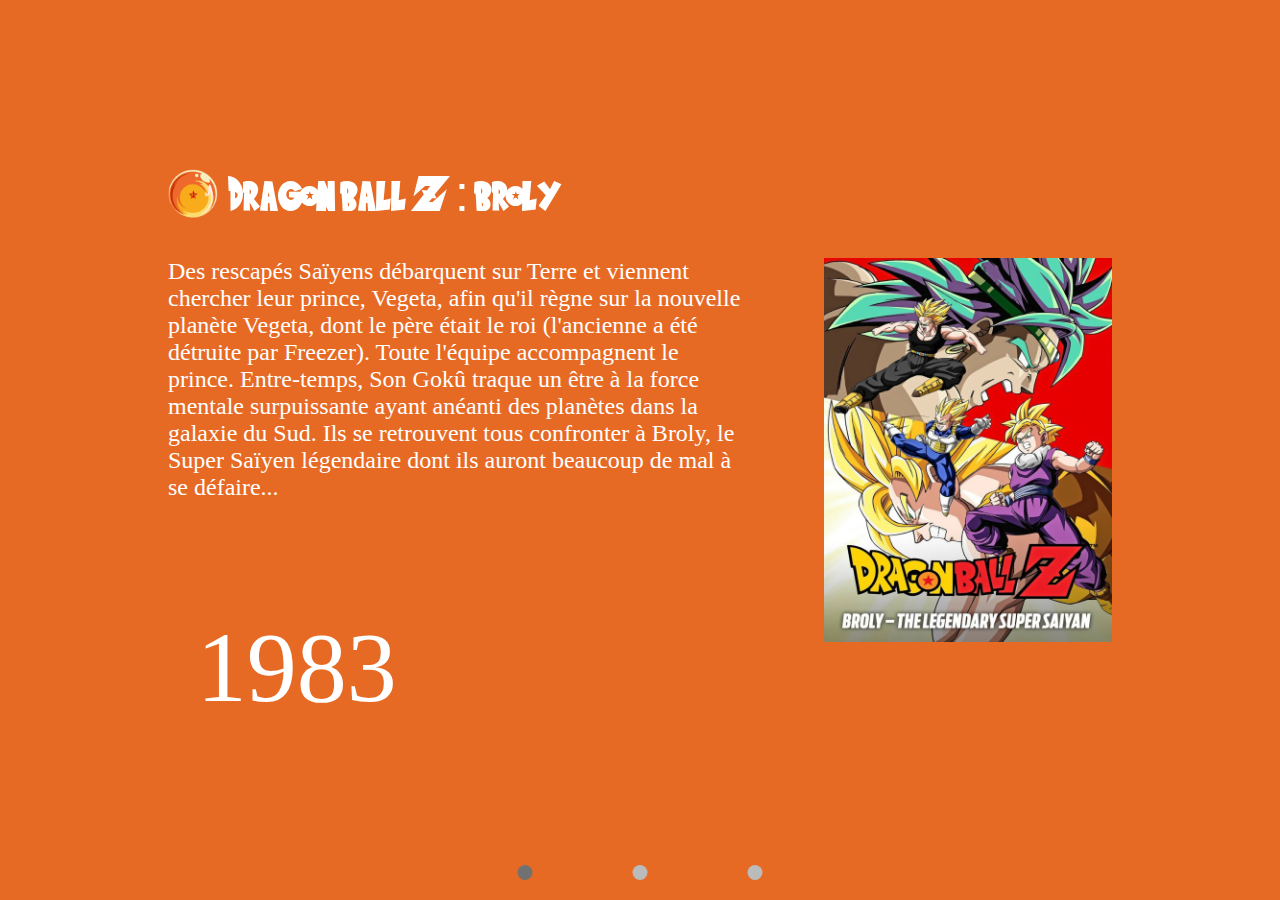
==== index.html @ 68517f82 "Initial commit" ====
<!DOCTYPE html>
<html lang="fr">
<head>
    <meta charset="UTF-8">
    <meta name="viewport" content="width=device-width, initial-scale=1.0">
    <title>Carrousel de Films</title>
    <link rel="stylesheet" href="style.css">
</head>
<body>
    <div class="container">
        <ul class="slider">
            <li class="slide active">
                <div class="left">
                    <div class="title-header">
                        <img src="images/1.png" class="pane-index" alt="first" />
                        <span class="title">Dragon ball Z : broly</span>
                    </div>
                    <p class="resume">
                        Des rescapés Saïyens débarquent sur Terre et viennent chercher leur prince, Vegeta, afin qu'il règne sur la nouvelle planète Vegeta, dont le père était le roi (l'ancienne a été détruite par Freezer). Toute l'équipe accompagnent le prince. Entre-temps, Son Gokû traque un être à la force mentale surpuissante ayant anéanti des planètes dans la galaxie du Sud. Ils se retrouvent tous confronter à Broly, le Super Saïyen légendaire dont ils auront beaucoup de mal à se défaire...
                    </p>
                    <p class="date">1983</p>
                </div>
                <div class="right">
                    <img src="images/affiche_broly_z.jpg" alt="Affiche du Film 1">
                </div>
            </li>
            <li class="slide">
                <div class="left">
                    <div class="title-header">
                        <img src="images/2.png" class="pane-index" alt="first" />
                        <span class="title">Dragon ball Super : Broly</span>
                    </div>
                    <p class="resume">
                        Un jour arrive où le vaisseau de Freezer refait surface une seconde fois sur Terre. Freezer est accompagné d'un mystérieux Saiyan nommé Broly, accompagné de son père Paragus. La plus grande surprise se présente au visage de Son Gokû et de Vegeta car la race des Saiyans est supposée avoir été éteinte suite à la destruction de la planète Vegeta. Le duo n'a d'autre choix que de faire face à Broly, mais ce dernier semble apprendre très vite de ses adversaires et semble beaucoup plus puissant que ce qu'ils n'ont pu affronter jusqu'à présent.
                    <p class="date">2019</p>
                </div>
                <div class="right">
                    <img src="images/affiche_broly.jpeg" alt="Affiche du Film 3">
                </div>
            </li>
            <li class="slide">
                <div class="left">
                    <div class="title-header">
                        <img src="images/3.png" class="pane-index" alt="first" />
                        <span class="title">Dragon ball Super: Super Hero</span>
                    </div>
                    <p class="resume">
                        L'armée du Ruban Rouge avait été détruite par Son Goku, mais des individus ont décidé de la faire renaître. Ils ont ainsi créé les cyborgs ultimes, Gamma 1 et Gamma 2. Autoproclamés les « Super Héros », ils lancent une attaque contre Piccolo et Son Gohan. Quel est le but de cette nouvelle organisation du Ruban Rouge ? Face à ce danger qui se rapproche, il est temps pour les vrais héros de se réveiller !
                    </p>
                    <p class="date">1984</p>
                </div>
                <div class="right">
                    <img src="images/affiche_super_hero.png" alt="Affiche du Film 3">
                </div>
            </li>
        </ul>
    </div>

    <div class="dots">
        <span class="dot active" onclick="showSlide(0)"></span>
        <span class="dot" onclick="showSlide(1)"></span>
        <span class="dot" onclick="showSlide(2)"></span>
    </div>

    <script src="script.js"></script>
</body>
</html>
---- style.css ----
@font-face {
    font-family: 'Saiyan Sans';
    src: url('font/Saiyan-Sans.woff') format('woff');
    font-weight: normal;
    font-style: normal;
}

/* Réinitialiser les marges et le padding */
* {
    margin: 0;
    padding: 0;
    box-sizing: border-box;
}

/* Carrousel pleine page */
body, html {
    width: 100%;
    height: 100%;
    overflow: hidden; /* Supprime les barres de défilement */
    background-color: #e76a24;
    color : #fff;
}

.container {
    width: 100%;
    height: 100%;
    display: flex;
    justify-content: center;
    align-items: center;
}

.slider {
    position: relative;
    display: flex;
    flex-direction: row;
    justify-content: center;
    align-items: center;
    width: 80%;
    height: 80%;
    list-style: none;
    overflow: hidden;
}

.slide {
    position: absolute;
    top: 0;
    left: 0;
    width: 100%;
    height: 100%;
    display: flex;
    justify-content: center;
    align-items: center;
}

.slide .left {
    opacity: 0;
    transition: opacity 1s ease-in-out;
}

.slide.active .left{
    opacity: 1;
}

.left {
    flex: 2;
    display: flex;
    flex-direction: column;
    justify-content: space-between;
    align-items: stretch;
    padding: 40px;
    height: 100%;
}

.left h1 {
    font-size: 3rem;
}

.title-header {
    width : 100%;
    display: flex;
    align-items: center;     /* Aligne l'image et le texte verticalement */
    flex: 0 0 20%; /* Prend 30% de la hauteur */
}

.pane-index {
    margin-right: 10px;      /* Espace entre l'image et le texte */
    height : 50px;
    width : 50px;
}

.title {
    font-family: 'Saiyan Sans', sans-serif;
    font-size: 50px;
    word-spacing: -20px; /* Réduit l'espace entre les mots */
}

.resume{
    width: 100%;
    flex: 0 0 55%; /* Prend 50% de la hauteur */
    overflow-y: auto; /* Ajoutez un défilement si le texte dépasse la hauteur définie */
    font-size: 1.5rem;
}

.date{
    width: 100%;
    flex: 0 0 25%; /* Prend 20% de la hauteur */
    display: flex;
    align-items: center; /* Centrer verticalement la date */
    font-size: 100px;
    padding-left: 5%;
    padding-bottom: 10%;
}

.right {
    flex: 1;
    display: flex;
    flex-direction: column;
    justify-content: center;
    margin: 40px;
    height: 100%;
    overflow: hidden; /* S'assure que l'image n'est pas visible en dehors de ce conteneur */
}

.right img {
    display : flex;
    width: auto;
    max-width: 100%;
    max-height: 100%;
    height: auto;
    object-fit: contain;
    opacity: 0;
    transform: translateX(100%);
    overflow: hidden;
}

.slide.toleft>.right img{
    transform: translateX(-100%); /* Repart à 100% au retrait de la classe instantanément */
    opacity: 1;
    z-index: 0;
}

.slide.previousleft>.right img{
    transition: transform 1s linear; /* Animation de l'image mais que pour l'apparition */
    transform: translateX(-100%);
    opacity: 1;
    z-index: 1;
}

.slide.previousright>.right img{
    transition: transform 1s linear; /* Animation de l'image mais que pour l'apparition */
    transform: translateX(100%);
    opacity: 1;
    z-index: 1;
}

.slide.active>.right img{
    transition: transform 1s linear; /* Animation de l'image mais que pour l'apparition */
    transform: translateX(0);
    opacity: 1;
    z-index: 1;
}

.dots {
    position: absolute;
    bottom: 20px;
    left: 50%;
    transform: translateX(-50%);
    display: flex;
    justify-content: center;
    gap: 100px;
}

.dot {
    width: 15px;
    height: 15px;
    background-color: #bbb;
    border-radius: 50%;
    display: inline-block;
    cursor: pointer;
}

.dot.active {
    background-color: #717171;
}
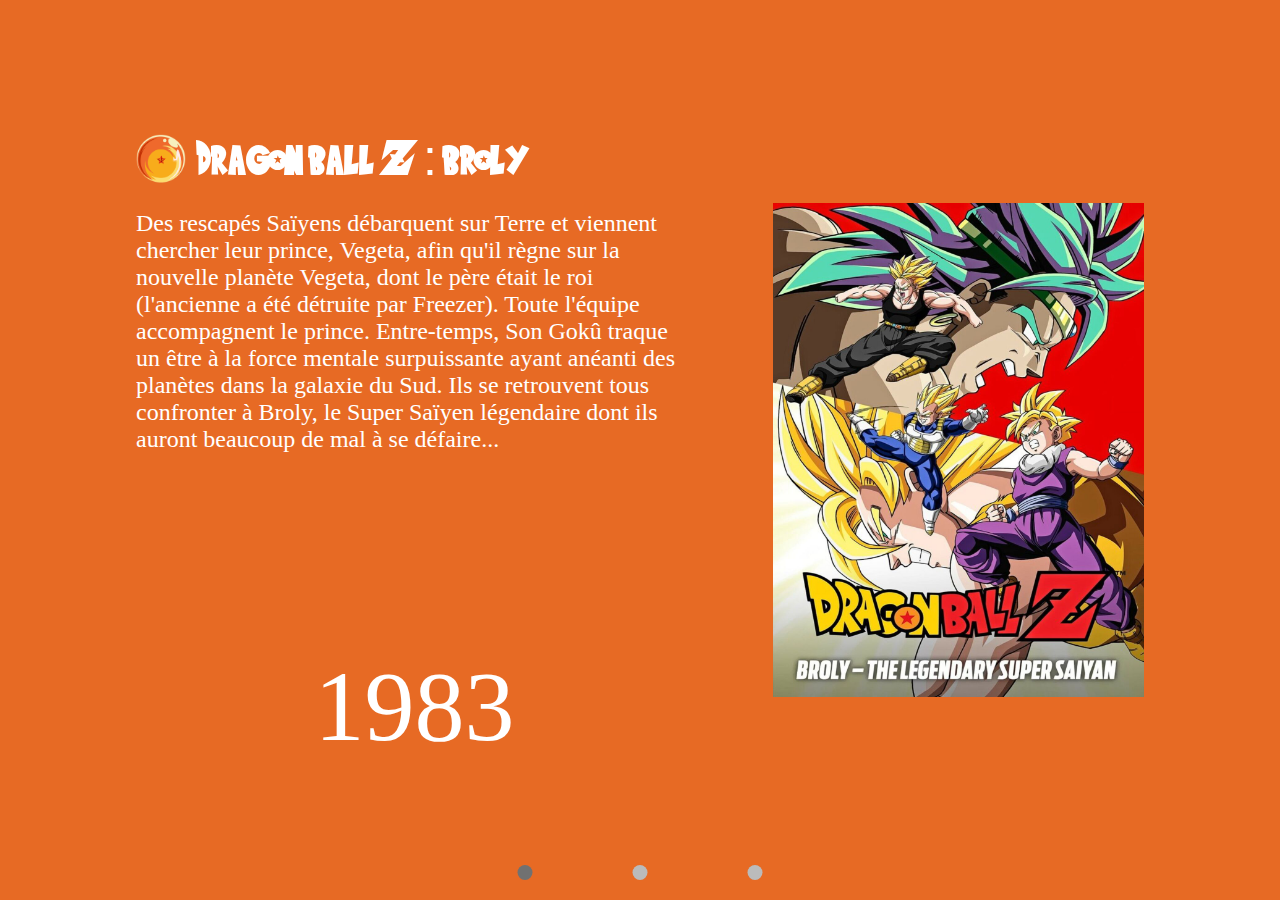
==== commit d6780ce2: "Rectification date" ====
--- a/index.html
+++ b/index.html
@@ -47,7 +47,7 @@
                     <p class="resume">
                         L'armée du Ruban Rouge avait été détruite par Son Goku, mais des individus ont décidé de la faire renaître. Ils ont ainsi créé les cyborgs ultimes, Gamma 1 et Gamma 2. Autoproclamés les « Super Héros », ils lancent une attaque contre Piccolo et Son Gohan. Quel est le but de cette nouvelle organisation du Ruban Rouge ? Face à ce danger qui se rapproche, il est temps pour les vrais héros de se réveiller !
                     </p>
-                    <p class="date">1984</p>
+                    <p class="date">2022</p>
                 </div>
                 <div class="right">
                     <img src="images/affiche_super_hero.png" alt="Affiche du Film 3">
--- a/style.css
+++ b/style.css
@@ -35,8 +35,8 @@
     flex-direction: row;
     justify-content: center;
     align-items: center;
-    width: 80%;
-    height: 80%;
+    width: 85%;
+    height: 85%;
     list-style: none;
     overflow: hidden;
 }
@@ -54,7 +54,7 @@
 
 .slide .left {
     opacity: 0;
-    transition: opacity 1s ease-in-out;
+    transition: opacity 300ms ease-in-out;
 }
 
 .slide.active .left{
@@ -62,7 +62,7 @@
 }
 
 .left {
-    flex: 2;
+    flex: 3;
     display: flex;
     flex-direction: column;
     justify-content: space-between;
@@ -79,7 +79,7 @@
     width : 100%;
     display: flex;
     align-items: center;     /* Aligne l'image et le texte verticalement */
-    flex: 0 0 20%; /* Prend 30% de la hauteur */
+    flex: 0 0 15%; /* Prend 30% de la hauteur */
 }
 
 .pane-index {
@@ -96,8 +96,8 @@
 
 .resume{
     width: 100%;
-    flex: 0 0 55%; /* Prend 50% de la hauteur */
-    overflow-y: auto; /* Ajoutez un défilement si le texte dépasse la hauteur définie */
+    flex: 0 0 60%; /* Prend 50% de la hauteur */
+    overflow-y: hidden; /* Ajoutez un défilement si le texte dépasse la hauteur définie */
     font-size: 1.5rem;
 }
 
@@ -106,13 +106,13 @@
     flex: 0 0 25%; /* Prend 20% de la hauteur */
     display: flex;
     align-items: center; /* Centrer verticalement la date */
+    justify-content: center;
     font-size: 100px;
-    padding-left: 5%;
-    padding-bottom: 10%;
+    padding-top:0;
 }
 
 .right {
-    flex: 1;
+    flex: 2;
     display: flex;
     flex-direction: column;
     justify-content: center;
@@ -140,21 +140,21 @@
 }
 
 .slide.previousleft>.right img{
-    transition: transform 1s linear; /* Animation de l'image mais que pour l'apparition */
+    transition: transform 300ms ease-in-out; /* Animation de l'image mais que pour l'apparition */
     transform: translateX(-100%);
     opacity: 1;
     z-index: 1;
 }
 
 .slide.previousright>.right img{
-    transition: transform 1s linear; /* Animation de l'image mais que pour l'apparition */
+    transition: transform 300ms ease-in-out; /* Animation de l'image mais que pour l'apparition */
     transform: translateX(100%);
     opacity: 1;
     z-index: 1;
 }
 
 .slide.active>.right img{
-    transition: transform 1s linear; /* Animation de l'image mais que pour l'apparition */
+    transition: transform 300ms ease-in-out; /* Animation de l'image mais que pour l'apparition */
     transform: translateX(0);
     opacity: 1;
     z-index: 1;
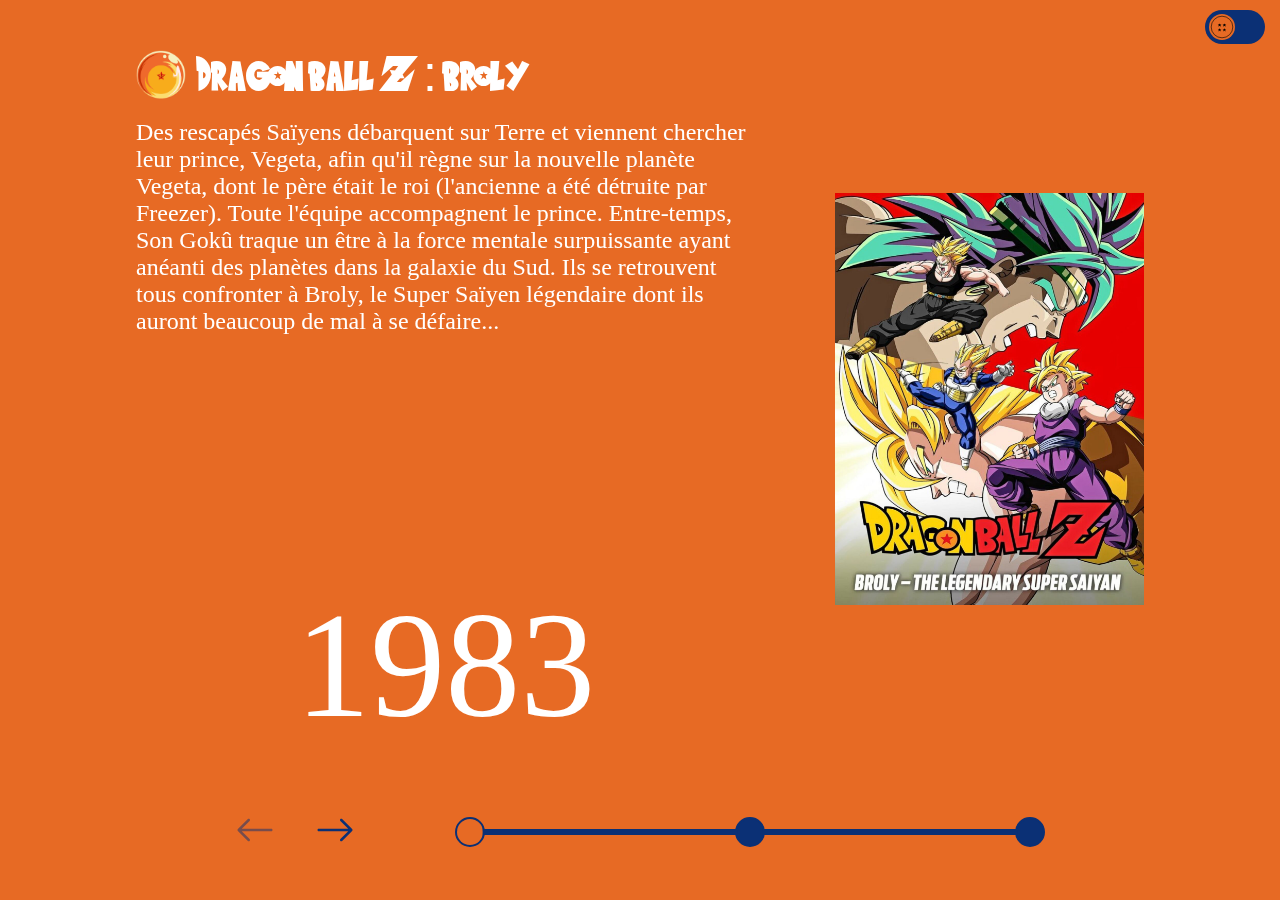
==== commit 1dfc8785: "Main task finished" ====
--- a/index.html
+++ b/index.html
@@ -7,59 +7,144 @@
     <link rel="stylesheet" href="style.css">
 </head>
 <body>
+    <div class="toggle-container">
+        <label class="switch">
+            <input type="checkbox" id="themeToggle">
+            <span class="slider round">
+                <img src="images/db.svg" alt="" class="dbz-icon switch-icon">
+                <img src="images/op_logo_1-modified.png" alt="" class="op-icon switch-icon">
+            </span>
+        </label>
+    </div>
     <div class="container">
-        <ul class="slider">
-            <li class="slide active">
+        <ul class="caroussel">
+            <li class="slide dbz active">
                 <div class="left">
-                    <div class="title-header">
-                        <img src="images/1.png" class="pane-index" alt="first" />
-                        <span class="title">Dragon ball Z : broly</span>
+                    <div class="infos">
+                        <div class="title-header">
+                            <img src="images/1.png" class="pane-index" alt="first" />
+                            <span class="title">Dragon ball Z : broly</span>
+                        </div>
+                        <p class="resume">
+                            Des rescapés Saïyens débarquent sur Terre et viennent chercher leur prince, Vegeta, afin qu'il règne sur la nouvelle planète Vegeta, dont le père était le roi (l'ancienne a été détruite par Freezer). Toute l'équipe accompagnent le prince. Entre-temps, Son Gokû traque un être à la force mentale surpuissante ayant anéanti des planètes dans la galaxie du Sud. Ils se retrouvent tous confronter à Broly, le Super Saïyen légendaire dont ils auront beaucoup de mal à se défaire...
+                        </p>
                     </div>
-                    <p class="resume">
-                        Des rescapés Saïyens débarquent sur Terre et viennent chercher leur prince, Vegeta, afin qu'il règne sur la nouvelle planète Vegeta, dont le père était le roi (l'ancienne a été détruite par Freezer). Toute l'équipe accompagnent le prince. Entre-temps, Son Gokû traque un être à la force mentale surpuissante ayant anéanti des planètes dans la galaxie du Sud. Ils se retrouvent tous confronter à Broly, le Super Saïyen légendaire dont ils auront beaucoup de mal à se défaire...
-                    </p>
-                    <p class="date">1983</p>
+                    <p class="date"><span>1</span><span>9</span><span>8</span><span>3</span></p>
                 </div>
                 <div class="right">
                     <img src="images/affiche_broly_z.jpg" alt="Affiche du Film 1">
                 </div>
             </li>
-            <li class="slide">
+            <li class="slide dbz">
                 <div class="left">
-                    <div class="title-header">
-                        <img src="images/2.png" class="pane-index" alt="first" />
-                        <span class="title">Dragon ball Super : Broly</span>
+                    <div class="infos">
+                        <div class="title-header">
+                            <img src="images/2.png" class="pane-index" alt="first" />
+                            <span class="title">Dragon ball Super : Broly</span>
+                        </div>
+                        <p class="resume">
+                            Un jour arrive où le vaisseau de Freezer refait surface une seconde fois sur Terre. Freezer est accompagné d'un mystérieux Saiyan nommé Broly, accompagné de son père Paragus. La plus grande surprise se présente au visage de Son Gokû et de Vegeta car la race des Saiyans est supposée avoir été éteinte suite à la destruction de la planète Vegeta. Le duo n'a d'autre choix que de faire face à Broly, mais ce dernier semble apprendre très vite de ses adversaires et semble beaucoup plus puissant que ce qu'ils n'ont pu affronter jusqu'à présent.
+                        </p>
                     </div>
-                    <p class="resume">
-                        Un jour arrive où le vaisseau de Freezer refait surface une seconde fois sur Terre. Freezer est accompagné d'un mystérieux Saiyan nommé Broly, accompagné de son père Paragus. La plus grande surprise se présente au visage de Son Gokû et de Vegeta car la race des Saiyans est supposée avoir été éteinte suite à la destruction de la planète Vegeta. Le duo n'a d'autre choix que de faire face à Broly, mais ce dernier semble apprendre très vite de ses adversaires et semble beaucoup plus puissant que ce qu'ils n'ont pu affronter jusqu'à présent.
-                    <p class="date">2019</p>
+                    <p class="date"><span>2</span><span>0</span><span>1</span><span>9</span></p>
                 </div>
                 <div class="right">
-                    <img src="images/affiche_broly.jpeg" alt="Affiche du Film 3">
+                    <img src="images/affiche_broly.jpeg" alt="Affiche du Film 2">
                 </div>
             </li>
-            <li class="slide">
+            <li class="slide dbz">
                 <div class="left">
-                    <div class="title-header">
-                        <img src="images/3.png" class="pane-index" alt="first" />
-                        <span class="title">Dragon ball Super: Super Hero</span>
+                    <div class="infos">
+                        <div class="title-header">
+                            <img src="images/3.png" class="pane-index" alt="first" />
+                            <span class="title">Dragon ball Super: Super Hero</span>
+                        </div>
+                        <p class="resume">
+                            L'armée du Ruban Rouge avait été détruite par Son Goku, mais des individus ont décidé de la faire renaître. Ils ont ainsi créé les cyborgs ultimes, Gamma 1 et Gamma 2. Autoproclamés les « Super Héros », ils lancent une attaque contre Piccolo et Son Gohan. Quel est le but de cette nouvelle organisation du Ruban Rouge ? Face à ce danger qui se rapproche, il est temps pour les vrais héros de se réveiller !
+                        </p>
                     </div>
-                    <p class="resume">
-                        L'armée du Ruban Rouge avait été détruite par Son Goku, mais des individus ont décidé de la faire renaître. Ils ont ainsi créé les cyborgs ultimes, Gamma 1 et Gamma 2. Autoproclamés les « Super Héros », ils lancent une attaque contre Piccolo et Son Gohan. Quel est le but de cette nouvelle organisation du Ruban Rouge ? Face à ce danger qui se rapproche, il est temps pour les vrais héros de se réveiller !
-                    </p>
-                    <p class="date">2022</p>
+                    <p class="date"><span>2</span><span>0</span><span>2</span><span>2</span></p>
                 </div>
                 <div class="right">
                     <img src="images/affiche_super_hero.png" alt="Affiche du Film 3">
                 </div>
             </li>
+            <li class="slide op">
+                <div class="left">
+                    <div class="infos">
+                        <div class="title-header">
+                            <img src="images/1.png" class="pane-index" alt="first" />
+                            <span class="title">One Piece : Z</span>
+                        </div>
+                        <p class="resume">
+                            Z, un ancien amiral de la Marine, débarque avec son équipage sur une île du Nouveau Monde.
+
+                            Le but de leur voyage : dérober un minerai renfermant une énergie phénoménale capable de rivaliser avec la puissance des armes antiques. Mais Z et ses acolytes ont un autre objectif : l’extermination totale des pirates de toutes les mers du monde.
+
+                            Alors qu’il navigue dans les eaux du Nouveau Monde, l’équipage au chapeau de paille va croiser la route du terrible Z. Mais ce n’est pas le seul danger que vont devoir affronter Luffy et ses compagnons : leur vieil ennemi Aokiji et la Marine sont également sur leurs traces.
+                        </p>
+                    </div>
+                    <p class="date"><span>2</span><span>0</span><span>1</span><span>2</span></p>
+                </div>
+                <div class="right">
+                    <img src="images/affiche_one_piece_z.jpg" alt="Affiche du Film 1">
+                </div>
+            </li>
+            <li class="slide op">
+                <div class="left">
+                    <div class="infos">
+                        <div class="title-header">
+                            <img src="images/2.png" class="pane-index" alt="first" />
+                            <span class="title">One Piece : Stampede</span>
+                        </div>
+                        <p class="resume">
+                            Luffy et son équipage s’apprêtent à participer au plus grand rassemblement des pirates du monde entier : Le PIRATE FEST, organisé par le machiavélique Buena Festa. Les Pirates, les grands corsaires, la Marine et même l’Armée Révolutionnaire s’y retrouvent pour tenter de découvrir le trésor si convoité de Gol.D.Roger. Mais pour cela, ils vont devoir combattre un ancien membre de l’équipage de Roger, Douglas Bullet, aussi appelé « l’héritier du démon ». Au cours de cet affrontement qui s’annonce hors du commun, les pires dangers attendent les Chapeaux de paille et d’étonnantes alliances pourraient voir le jour…
+                        </p>
+                    </div>
+                    <p class="date"><span>2</span><span>0</span><span>1</span><span>9</span></p>
+                </div>
+                <div class="right">
+                    <img src="images/Affiche_stampede.jpg" alt="Affiche du Film 2">
+                </div>
+            </li>
+            <li class="slide op">
+                <div class="left">
+                    <div class="infos">
+                        <div class="title-header">
+                            <img src="images/3.png" class="pane-index" alt="first" />
+                            <span class="title">One piece : Red</span>
+                        </div>
+                        <p class="resume">
+                            Luffy et son équipage s’apprêtent à assister à un festival de musique attendu avec impatience. La chanteuse la plus populaire du monde, Uta, va monter sur scène pour la première fois. Celle qui n’est autre que la fille du légendaire pirate Shanks Le Roux va révéler la puissance exceptionnelle de sa voix qui pourrait bien changer le monde…
+                        </p>
+                    </div>
+                    <p class="date"><span>2</span><span>0</span><span>2</span><span>2</span></p>
+                </div>
+                <div class="right">
+                    <img src="images/affiche_red.jpg" alt="Affiche du Film 3">
+                </div>
+            </li>
         </ul>
     </div>
 
-    <div class="dots">
-        <span class="dot active" onclick="showSlide(0)"></span>
-        <span class="dot" onclick="showSlide(1)"></span>
-        <span class="dot" onclick="showSlide(2)"></span>
+    <div class="selection">
+        <div class="arrows">
+            <span class="left-arrow arrow" onclick="showPreviousSlide()">
+                <svg width="40" height="40" viewBox="0 0 40 40" fill="none" xmlns="http://www.w3.org/2000/svg">
+                    <path fill-rule="evenodd" clip-rule="evenodd" d="M37.5 20C37.5 20.3315 37.3683 20.6495 37.1339 20.8839C36.8995 21.1183 36.5815 21.25 36.25 21.25L6.7675 21.25L14.635 29.115C14.8697 29.3497 15.0016 29.6681 15.0016 30C15.0016 30.3319 14.8697 30.6503 14.635 30.885C14.4003 31.1197 14.0819 31.2516 13.75 31.2516C13.4181 31.2516 13.0997 31.1197 12.865 30.885L2.865 20.885C2.74859 20.7689 2.65623 20.6309 2.59322 20.4791C2.5302 20.3272 2.49776 20.1644 2.49776 20C2.49776 19.8356 2.5302 19.6728 2.59322 19.5209C2.65623 19.369 2.74859 19.2311 2.865 19.115L12.865 9.11499C13.0997 8.88027 13.4181 8.74841 13.75 8.74841C14.0819 8.74841 14.4003 8.88027 14.635 9.11499C14.8697 9.34971 15.0016 9.66805 15.0016 9.99999C15.0016 10.3319 14.8697 10.6503 14.635 10.885L6.7675 18.75L36.25 18.75C36.5815 18.75 36.8995 18.8817 37.1339 19.1161C37.3683 19.3505 37.5 19.6685 37.5 20Z" #fill="currentColor"/>
+                </svg>
+            </span>
+            <span class="right-arrow arrow" onclick="showNextSlide()">
+                <svg width="40" height="40" viewBox="0 0 40 40" fill="none" xmlns="http://www.w3.org/2000/svg">
+                    <path fill-rule="evenodd" clip-rule="evenodd" d="M2.5 20C2.5 19.6685 2.63172 19.3505 2.86612 19.1161C3.10052 18.8817 3.4185 18.75 3.75 18.75L33.2325 18.75L25.365 10.885C25.1303 10.6503 24.9984 10.3319 24.9984 10C24.9984 9.66805 25.1303 9.34971 25.365 9.11499C25.5997 8.88027 25.9181 8.74841 26.25 8.74841C26.5819 8.74841 26.9003 8.88027 27.135 9.11499L37.135 19.115C37.2514 19.2311 37.3438 19.369 37.4068 19.5209C37.4698 19.6728 37.5022 19.8356 37.5022 20C37.5022 20.1644 37.4698 20.3272 37.4068 20.4791C37.3438 20.6309 37.2514 20.7689 37.135 20.885L27.135 30.885C26.9003 31.1197 26.5819 31.2516 26.25 31.2516C25.9181 31.2516 25.5997 31.1197 25.365 30.885C25.1303 30.6503 24.9984 30.3319 24.9984 30C24.9984 29.6681 25.1303 29.3497 25.365 29.115L33.2325 21.25L3.75 21.25C3.4185 21.25 3.10052 21.1183 2.86612 20.8839C2.63172 20.6495 2.5 20.3315 2.5 20Z" #fill="currentColor"/>
+                </svg>                
+            </span>        
+        </div>
+        <div class="dots">
+            <span class="dot active"><div class="fill"></div></span>
+            <span class="dot"><div class="fill"></div></span>
+            <span class="dot"><div class="fill"></div></span>
+        </div>
     </div>
 
     <script src="script.js"></script>
--- a/style.css
+++ b/style.css
@@ -5,6 +5,13 @@
     font-style: normal;
 }
 
+@font-face {
+    font-family: 'one-piece';
+    src: url('font/one-piece-font.ttf') format('truetype');
+    font-weight: normal;
+    font-style: normal;
+}
+
 /* Réinitialiser les marges et le padding */
 * {
     margin: 0;
@@ -19,24 +26,114 @@
     overflow: hidden; /* Supprime les barres de défilement */
     background-color: #e76a24;
     color : #fff;
+    background-attachment: fixed;
+}
+
+.toggle-container {
+	text-align: center;
+    position: fixed;
+    top: 10px;
+    right: 15px;
+}
+
+.switch {
+	position: relative;
+	display: inline-block;
+	width: 60px;
+	height: 34px;
+}
+
+.switch input {
+	opacity: 0;
+	width: 0;
+	height: 0;
+}
+
+.slider {
+	position: absolute;
+	cursor: pointer;
+	top: 0;
+	left: 0;
+	right: 0;
+	bottom: 0;
+	background-color: #0b3075;
+	transition: 0.3s;
+	border-radius: 34px;
+}
+
+.slider:before {
+	position: absolute;
+	content: "";
+	height: 26px;
+	width: 26px;
+	left: 4px;
+	bottom: 4px;
+	background-color: #e76a24;
+	transition: 0.3s;
+	border-radius: 50%;
+}
+
+.switch-icon {
+    position: absolute;
+    pointer-events: none; /* Assure que le SVG ne bloque pas les clics */
+	left: 5px;
+	bottom: 5px;
+    width: 24px; /* Ajuste la taille du SVG selon tes besoins */
+    height: 24px;
+    transition: transform 0.3s, opacity 0.3s;
+    user-select: none;
+}
+
+.dbz-icon {
+    opacity: 1;
+}
+
+.op-icon {
+    clip-path: circle(50%); /* Masque les parties de l'image qui dépassent du cercle */
+    opacity: 0;
+}
+
+input:checked + .slider:before {
+	background-color: #0b3075;
+    transform: translate3d(26px, 0, 0); /* Ajuste selon la largeur du slider */
+}
+
+input:checked + .slider .dbz-icon {
+    opacity: 0;
+    transform: translate3d(26px, 0, 0);
+}
+
+input:checked + .slider .op-icon {
+    opacity: 1;
+    transform: translate3d(26px, 0, 0);
+}
+
+body.op-mode {
+    will-change: background-color;
+	background-color: #0b3075;
+}
+
+.op-mode input:checked + .slider {
+	background-color: #e76a24;
 }
 
 .container {
     width: 100%;
-    height: 100%;
+    height: 90%;
     display: flex;
     justify-content: center;
     align-items: center;
-}
-
-.slider {
+    padding-top: 2%;
+}
+
+.caroussel {
     position: relative;
     display: flex;
     flex-direction: row;
     justify-content: center;
     align-items: center;
     width: 85%;
-    height: 85%;
+    height: 95%;
     list-style: none;
     overflow: hidden;
 }
@@ -46,39 +143,61 @@
     top: 0;
     left: 0;
     width: 100%;
+    height: 95%;
+    display: flex;
+    justify-content: center;
+    align-items: center;
+}
+
+.left {
+    flex: 2;
+    display: flex;
+    flex-direction: column;
+    justify-content:space-between;
+    align-items: stretch;
+    padding: 0px 40px;
     height: 100%;
-    display: flex;
-    justify-content: center;
-    align-items: center;
-}
-
-.slide .left {
+}
+
+.left>.infos {
+    opacity : 0;
+    transform: translate3d(15%, 0, 0);
+    transition: transform 300ms ease-in-out, opacity 300ms ease-in-out;
+}
+
+.left>.date>span {
     opacity: 0;
-    transition: opacity 300ms ease-in-out;
-}
-
-.slide.active .left{
+    transform: translate3d(15%, 0, 0);
+}
+
+.slide.active>.left>.date>span{
+    transform: translate3d(0, 0, 0);
     opacity: 1;
 }
 
-.left {
-    flex: 3;
-    display: flex;
-    flex-direction: column;
-    justify-content: space-between;
-    align-items: stretch;
-    padding: 40px;
-    height: 100%;
-}
-
-.left h1 {
-    font-size: 3rem;
-}
-
+.slide.previousleft>.left>.infos, .slide.previousleft>.left>.date>.transition {
+    transition: transform 300ms ease-in-out, opacity 300ms ease-in-out; /* Animation de l'image mais que pour l'apparition */
+    transform: translate3d(-15%, 0, 0);
+    opacity: 0;
+}
+
+.slide.previousright>.left>.infos, .slide.previousright>.left>.date>.transition {
+    transition: transform 300ms ease-in-out, opacity 300ms ease-in-out; /* Animation de l'image mais que pour l'apparition */
+    transform: translate3d(15%, 0, 0);
+    opacity: 0;
+}
+
+.slide.active>.left>.infos, .slide.active>.left>.date>.transition {
+    transition: transform 300ms ease-in-out, opacity 300ms ease-in-out; /* Animation de l'image mais que pour l'apparition */
+    transform: translate3d(0, 0, 0);
+    opacity: 1;
+}
+ 
 .title-header {
     width : 100%;
     display: flex;
     align-items: center;     /* Aligne l'image et le texte verticalement */
+    margin-bottom: 15px;
     flex: 0 0 15%; /* Prend 30% de la hauteur */
 }
 
@@ -88,12 +207,18 @@
     width : 50px;
 }
 
-.title {
+.dbz .title {
     font-family: 'Saiyan Sans', sans-serif;
     font-size: 50px;
     word-spacing: -20px; /* Réduit l'espace entre les mots */
 }
 
+.op .title {
+    font-family: 'one-piece', sans-serif;
+    font-size: 50px;
+    word-spacing: -5px; /* Réduit l'espace entre les mots */
+}
+
 .resume{
     width: 100%;
     flex: 0 0 60%; /* Prend 50% de la hauteur */
@@ -107,12 +232,12 @@
     display: flex;
     align-items: center; /* Centrer verticalement la date */
     justify-content: center;
-    font-size: 100px;
+    font-size: 150px;
     padding-top:0;
 }
 
 .right {
-    flex: 2;
+    flex: 1;
     display: flex;
     flex-direction: column;
     justify-content: center;
@@ -128,57 +253,169 @@
     max-height: 100%;
     height: auto;
     object-fit: contain;
-    opacity: 0;
+    transition : none;
     transform: translateX(100%);
     overflow: hidden;
 }
 
-.slide.toleft>.right img{
-    transform: translateX(-100%); /* Repart à 100% au retrait de la classe instantanément */
-    opacity: 1;
+.slide.shiftleft>.right img{
+    transition: none; 
+    transform: translate3d(-100%, 0, 0);
     z-index: 0;
 }
 
 .slide.previousleft>.right img{
-    transition: transform 300ms ease-in-out; /* Animation de l'image mais que pour l'apparition */
-    transform: translateX(-100%);
-    opacity: 1;
+    transition: transform 300ms ease-in-out;
+    transform: translate3d(-100%, 0, 0);
+    z-index: 0;
+}
+
+.slide.previousright>.right img{
+    transition: transform 300ms ease-in-out;
+    transform: translate3d(100%, 0, 0);
+    z-index: 0;
+}
+
+.slide.active>.right img{
+    transition: transform 300ms ease-in-out;
+    transform: translate3d(0%, 0, 0);
     z-index: 1;
 }
 
-.slide.previousright>.right img{
-    transition: transform 300ms ease-in-out; /* Animation de l'image mais que pour l'apparition */
-    transform: translateX(100%);
-    opacity: 1;
-    z-index: 1;
-}
-
-.slide.active>.right img{
-    transition: transform 300ms ease-in-out; /* Animation de l'image mais que pour l'apparition */
-    transform: translateX(0);
-    opacity: 1;
-    z-index: 1;
+.selection {
+    width: 85%;
+    margin: 0 auto;
+    padding: 0 40px;
+    display: flex;
+    flex-direction: row;
+    justify-content: space-evenly;
+    align-items: center;
+}
+
+.arrows {
+    display: flex;
+    flex-direction: row;
+    justify-content: space-between;
+    align-items: center;
+}
+
+.arrow {
+    cursor: pointer;
+}
+
+.arrow.disabled{
+    opacity: 0.5;
+    cursor: not-allowed;
+}
+
+.left-arrow {
+    margin-right: 20px;
+}
+
+.right-arrow {
+    margin-left: 20px;
+}
+
+.selection svg {
+    fill: #0b3075;
+}
+
+.op-mode.selection svg {
+    fill: #e76a24;
 }
 
 .dots {
-    position: absolute;
     bottom: 20px;
     left: 50%;
-    transform: translateX(-50%);
-    display: flex;
-    justify-content: center;
-    gap: 100px;
+    display: flex;
+    justify-content: center;
+    gap: 250px;
 }
 
 .dot {
-    width: 15px;
-    height: 15px;
-    background-color: #bbb;
+    width: 30px;
+    height: 30px;
+    background-color: #0b3075; /* Couleur de base du point */
     border-radius: 50%;
     display: inline-block;
-    cursor: pointer;
-}
-
-.dot.active {
-    background-color: #717171;
-}
+    border: 2px solid #0b3075;
+    position: relative;
+}
+
+/* Lignes grises entre les points */
+.dot::before {
+    content: '';
+    position: absolute;
+    top: 50%;
+    left: -253px;
+    width: 252px;
+    height: 6px;
+    background-color: #0b3075;
+    transform: translateY(-50%);
+    z-index: 0;
+}
+
+.op-mode .dot::before, .op-mode .dot {
+    background-color: #e76a24; /* Même couleur que la dot */
+    border-color: #e76a24;
+}
+
+.dot:first-child::before {
+    display: none;
+}
+
+/* Lignes colorées qui se remplissent */
+.dot::after {
+    content: '';
+    position: absolute;
+    top: 50%;
+    left: -254px;
+    width: 0;
+    height: 2px;
+    background-color: #e76a24;
+    transform: translateY(-50%);
+    transform-origin: left;
+    z-index: 1;
+    transition: width 0.15s ease-in-out;
+}
+
+.op-mode .dot::after {
+    background-color: #0b3075; /* Même couleur que la dot */
+}
+
+.dot.active::after {
+    width: 254px;
+}
+
+.dot:not(.active)::after {
+    transition-delay: 0.15s;
+}
+
+/* Pas de ligne avant le premier point */
+.dot:first-child::after {
+    display: none;
+}
+
+/* Remplissage progressif du cercle avec .fill */
+.dot .fill {
+    position: absolute;
+    top: 0;
+    left: 0;
+    width: 100%;
+    height: 100%;
+    background-color: #e76a24; /* Même couleur que la dot */
+    border-radius: 50%;
+    clip-path: inset(0 100% 0 0); /* Remplissage de gauche à droite */
+    z-index: 2;
+    transition: clip-path 0.15s ease-in-out;
+}
+
+.op-mode .dot .fill {
+    background-color: #0b3075; /* Même couleur que la dot */
+}
+
+/* Remplir le cercle lorsque actif */
+.dot.active .fill {
+    clip-path: inset(0 0 0 0); /* Remplir complètement le cercle */
+    transition-delay: 0.15s; /* Synchronisé avec la ligne */
+}
